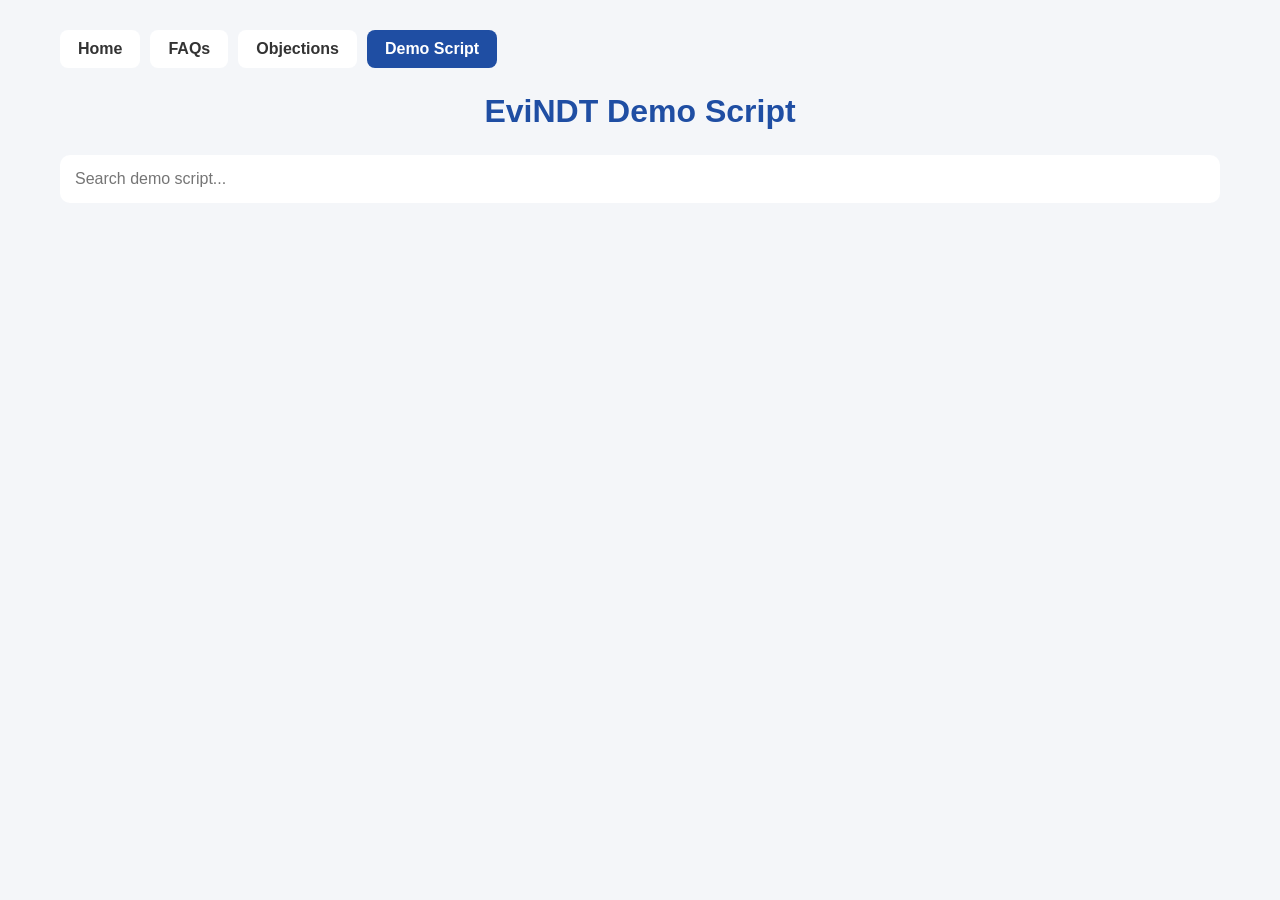
==== demo-script.html @ 541d1ccf "Create demo-script.html" ====
<!DOCTYPE html>
<html>
<head>
    <meta charset="UTF-8">
    <meta name="viewport" content="width=device-width, initial-scale=1.0">
    <title>EviNDT Demo Script</title>
    <link rel="stylesheet" href="css/style.css">
</head>
<body>

<div class="container">

    <div class="nav">
        <a href="index.html">Home</a>
        <a href="faq.html">FAQs</a>
        <a href="objections.html">Objections</a>
        <a href="demo-script.html" class="active">Demo Script</a>
    </div>

    <h1>EviNDT Demo Script</h1>

    <input
        type="text"
        id="searchInput"
        placeholder="Search demo script..."
        class="search-box"
    >

    <div id="content"></div>

</div>

<script src="js/demo-data.js"></script>
<script src="js/script.js"></script>

<script>
renderContent(demoData);
</script>

</body>
</html>
---- css/style.css ----
*{
    margin:0;
    padding:0;
    box-sizing:border-box;
    font-family:Segoe UI,sans-serif;
}

body{
    background:#f4f6f9;
}

.container{
    max-width:1200px;
    margin:auto;
    padding:30px 20px;
}

h1{
    text-align:center;
    margin-bottom:25px;
    color:#1f4ea3;
}

.nav{
    display:flex;
    gap:10px;
    margin-bottom:25px;
}

.nav a{
    text-decoration:none;
    background:white;
    padding:10px 18px;
    border-radius:8px;
    color:#333;
    font-weight:600;
}

.nav a.active{
    background:#1f4ea3;
    color:white;
}

.cards{
    display:flex;
    justify-content:center;
    gap:30px;
    margin-top:50px;
}

.card{
    width:300px;
    background:white;
    padding:30px;
    border-radius:12px;
    text-decoration:none;
    color:black;
    box-shadow:0 3px 15px rgba(0,0,0,0.1);
    transition:0.3s;
}

.card:hover{
    transform:translateY(-5px);
}

.search-box{
    width:100%;
    padding:15px;
    margin-bottom:25px;
    border:none;
    border-radius:10px;
    font-size:16px;
}

.category{
    background:white;
    margin-bottom:20px;
    border-radius:12px;
    overflow:hidden;
}

.category-title{
    background:#1f4ea3;
    color:white;
    padding:15px;
    font-weight:bold;
}

.accordion{
    width:100%;
    border:none;
    text-align:left;
    padding:15px;
    background:white;
    cursor:pointer;
    border-bottom:1px solid #eee;
    font-size:15px;
}

.accordion:hover{
    background:#f5f7ff;
}

.panel{
    display:none;
    padding:15px;
    background:#fafafa;
    line-height:1.7;
}

.panel.show{
    display:block;
}
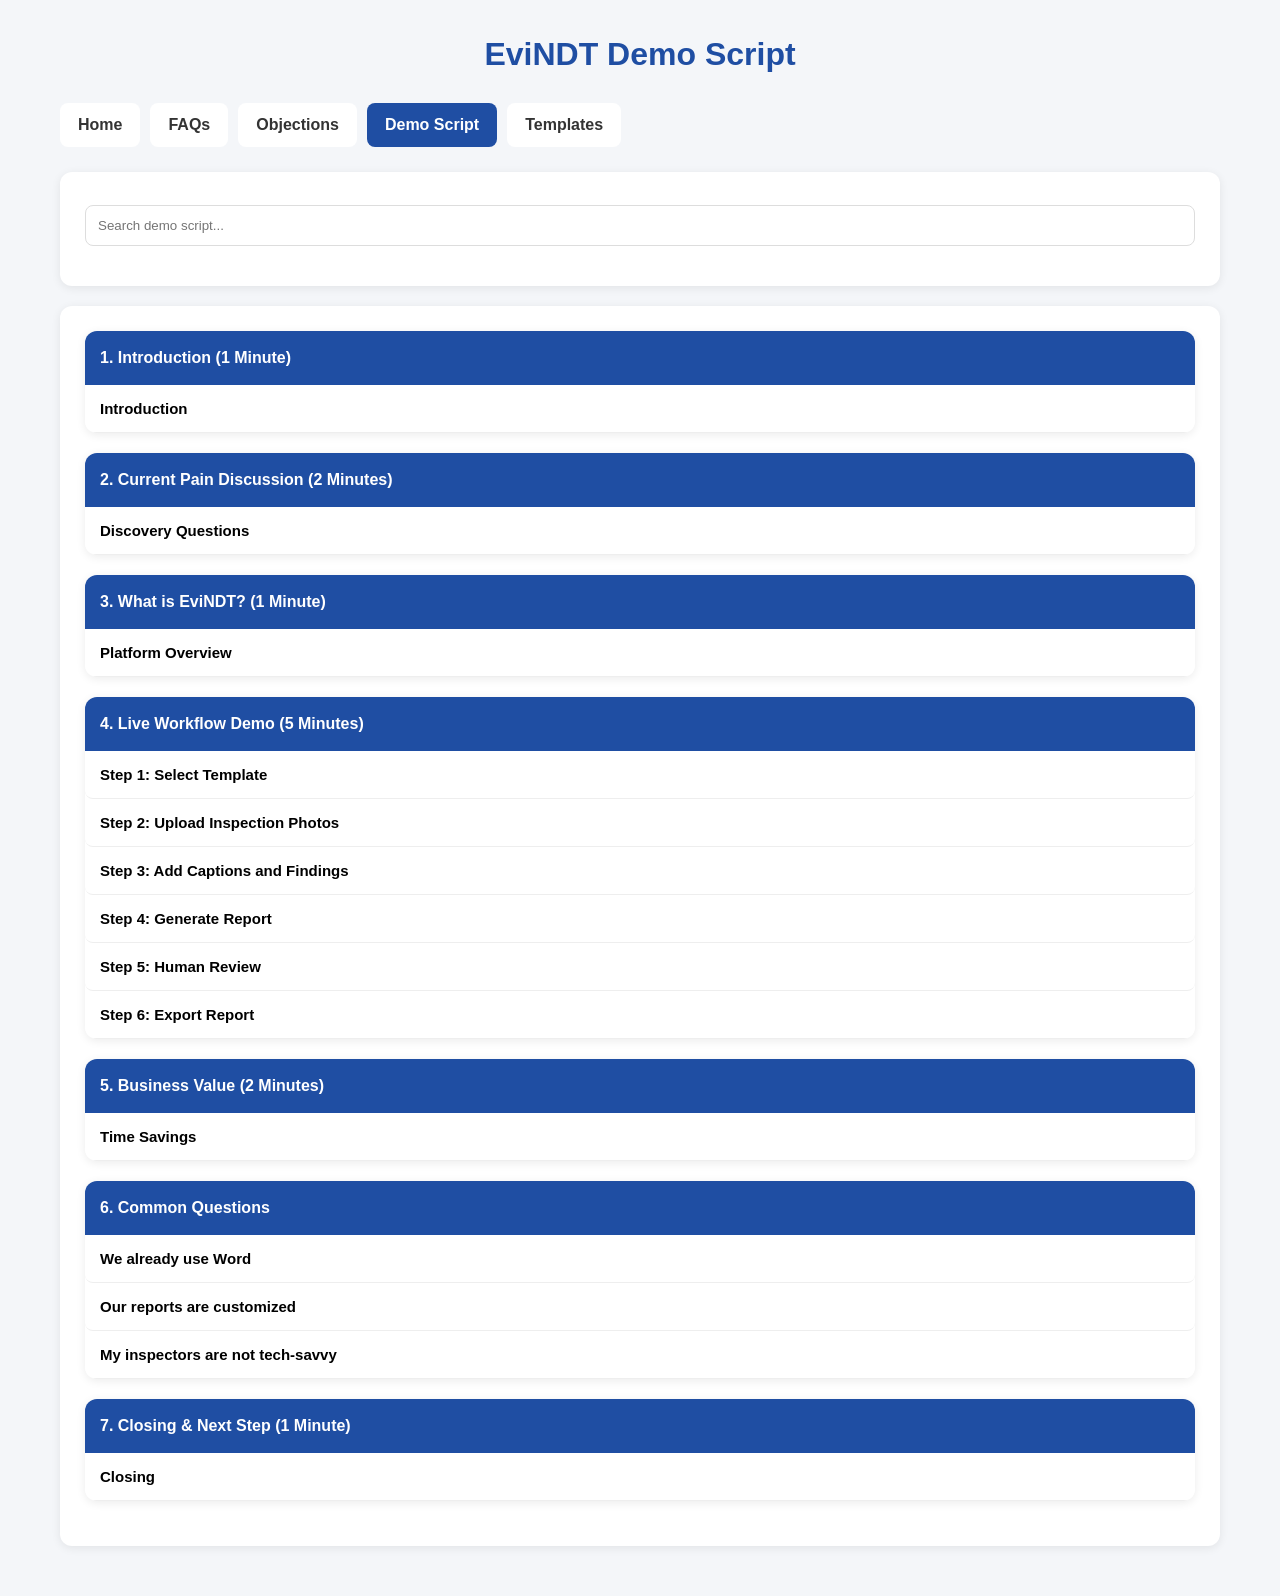
==== commit 1bd0e7d5: "Update demo-script.html" ====
--- a/demo-script.html
+++ b/demo-script.html
@@ -1,32 +1,42 @@
 <!DOCTYPE html>
-<html>
+<html lang="en">
 <head>
     <meta charset="UTF-8">
     <meta name="viewport" content="width=device-width, initial-scale=1.0">
     <title>EviNDT Demo Script</title>
+
     <link rel="stylesheet" href="css/style.css">
 </head>
+
 <body>
 
 <div class="container">
 
+    <h1>EviNDT Demo Script</h1>
+
+    <!-- GLOBAL NAV (STANDARDISED) -->
     <div class="nav">
         <a href="index.html">Home</a>
         <a href="faq.html">FAQs</a>
         <a href="objections.html">Objections</a>
         <a href="demo-script.html" class="active">Demo Script</a>
+        <a href="template-form.html">Templates</a>
     </div>
 
-    <h1>EviNDT Demo Script</h1>
+    <!-- SEARCH SECTION WRAPPED -->
+    <div class="form-section">
+        <input
+            type="text"
+            id="searchInput"
+            placeholder="Search demo script..."
+            class="search-box"
+        >
+    </div>
 
-    <input
-        type="text"
-        id="searchInput"
-        placeholder="Search demo script..."
-        class="search-box"
-    >
-
-    <div id="content"></div>
+    <!-- CONTENT WRAPPED (IMPORTANT FOR CONSISTENCY) -->
+    <div class="form-section">
+        <div id="content"></div>
+    </div>
 
 </div>
 
--- a/css/style.css
+++ b/css/style.css
@@ -1,113 +1,239 @@
-*{
-    margin:0;
-    padding:0;
-    box-sizing:border-box;
-    font-family:Segoe UI,sans-serif;
-}
-
-body{
-    background:#f4f6f9;
-}
-
-.container{
-    max-width:1200px;
-    margin:auto;
-    padding:30px 20px;
-}
-
-h1{
-    text-align:center;
-    margin-bottom:25px;
-    color:#1f4ea3;
-}
-
-.nav{
-    display:flex;
-    gap:10px;
-    margin-bottom:25px;
-}
-
-.nav a{
-    text-decoration:none;
-    background:white;
-    padding:10px 18px;
-    border-radius:8px;
-    color:#333;
-    font-weight:600;
-}
-
-.nav a.active{
-    background:#1f4ea3;
-    color:white;
-}
-
-.cards{
-    display:flex;
-    justify-content:center;
-    gap:30px;
-    margin-top:50px;
-}
-
-.card{
-    width:300px;
-    background:white;
-    padding:30px;
-    border-radius:12px;
-    text-decoration:none;
-    color:black;
-    box-shadow:0 3px 15px rgba(0,0,0,0.1);
-    transition:0.3s;
-}
-
-.card:hover{
-    transform:translateY(-5px);
-}
-
-.search-box{
-    width:100%;
-    padding:15px;
-    margin-bottom:25px;
-    border:none;
-    border-radius:10px;
-    font-size:16px;
-}
-
-.category{
-    background:white;
-    margin-bottom:20px;
-    border-radius:12px;
-    overflow:hidden;
-}
-
-.category-title{
-    background:#1f4ea3;
-    color:white;
-    padding:15px;
-    font-weight:bold;
-}
-
-.accordion{
-    width:100%;
-    border:none;
-    text-align:left;
-    padding:15px;
-    background:white;
-    cursor:pointer;
-    border-bottom:1px solid #eee;
-    font-size:15px;
-}
-
-.accordion:hover{
-    background:#f5f7ff;
-}
-
-.panel{
-    display:none;
-    padding:15px;
-    background:#fafafa;
-    line-height:1.7;
-}
-
-.panel.show{
-    display:block;
-}
+* {
+    margin: 0;
+    padding: 0;
+    box-sizing: border-box;
+    font-family: Segoe UI, sans-serif;
+}
+
+body {
+    background: #f4f6f9;
+    color: #333;
+    line-height: 1.5;
+}
+
+/* =========================
+   LAYOUT SYSTEM
+========================= */
+.container {
+    max-width: 1200px;
+    margin: auto;
+    padding: 30px 20px;
+}
+
+/* =========================
+   NAVIGATION (GLOBAL)
+========================= */
+.nav {
+    display: flex;
+    gap: 10px;
+    margin-bottom: 25px;
+    flex-wrap: wrap;
+}
+
+.nav a {
+    text-decoration: none;
+    background: white;
+    padding: 10px 18px;
+    border-radius: 8px;
+    color: #333;
+    font-weight: 600;
+    transition: 0.2s;
+}
+
+.nav a.active {
+    background: #1f4ea3;
+    color: white;
+}
+
+.nav a:hover {
+    opacity: 0.9;
+}
+
+/* =========================
+   HEADINGS
+========================= */
+h1 {
+    text-align: center;
+    margin-bottom: 25px;
+    color: #1f4ea3;
+}
+
+h2 {
+    color: #1f4ea3;
+    margin-bottom: 15px;
+}
+
+/* =========================
+   FORM SECTION (MAIN BLOCK)
+========================= */
+.form-section {
+    background: white;
+    padding: 25px;
+    margin-bottom: 20px;
+    border-radius: 12px;
+    box-shadow: 0 2px 10px rgba(0,0,0,0.08);
+}
+
+/* =========================
+   INPUT SYSTEM
+========================= */
+label {
+    display: block;
+    margin-top: 10px;
+    font-weight: 600;
+}
+
+input,
+select,
+textarea {
+    width: 100%;
+    padding: 12px;
+    margin-top: 8px;
+    margin-bottom: 15px;
+    border: 1px solid #ddd;
+    border-radius: 8px;
+    outline: none;
+    background: #fff;
+}
+
+input:focus,
+select:focus,
+textarea:focus {
+    border-color: #1f4ea3;
+}
+
+/* =========================
+   CATEGORY SYSTEM (FAQ / OBJECTIONS)
+========================= */
+.category {
+    background: white;
+    margin-bottom: 20px;
+    border-radius: 12px;
+    overflow: hidden;
+    box-shadow: 0 2px 10px rgba(0,0,0,0.08);
+}
+
+.category-title {
+    background: #1f4ea3;
+    color: white;
+    padding: 15px;
+    font-weight: bold;
+}
+
+.accordion {
+    width: 100%;
+    border: none;
+    text-align: left;
+    padding: 15px;
+    background: white;
+    cursor: pointer;
+    border-bottom: 1px solid #eee;
+    font-size: 15px;
+}
+
+.accordion:hover {
+    background: #f5f7ff;
+}
+
+.panel {
+    display: none;
+    padding: 15px;
+    background: #fafafa;
+}
+
+.panel.show {
+    display: block;
+}
+
+/* =========================
+   CHECKBOX GRID
+========================= */
+.checkbox-grid {
+    display: grid;
+    grid-template-columns: repeat(auto-fit, minmax(220px, 1fr));
+    gap: 10px;
+}
+
+.checkbox-grid label {
+    background: white;
+    border: 1px solid #eee;
+    padding: 10px;
+    border-radius: 8px;
+    cursor: pointer;
+}
+
+/* =========================
+   PREVIEW BOX
+========================= */
+.preview-box {
+    background: #fafafa;
+    padding: 15px;
+    border-radius: 10px;
+    border: 1px dashed #bbb;
+    min-height: 120px;
+    margin-top: 15px;
+    white-space: pre-line;
+}
+
+/* =========================
+   BUTTON SYSTEM
+========================= */
+.button-group {
+    display: flex;
+    gap: 10px;
+    flex-wrap: wrap;
+    margin-top: 15px;
+}
+
+button {
+    padding: 10px 15px;
+    border: none;
+    border-radius: 8px;
+    cursor: pointer;
+    font-weight: 600;
+    transition: 0.2s;
+}
+
+button:hover {
+    opacity: 0.9;
+    transform: translateY(-1px);
+}
+
+.btn-primary {
+    background: #1f4ea3;
+    color: white;
+}
+
+.btn-success {
+    background: #1a9c5b;
+    color: white;
+}
+
+.btn-secondary {
+    background: #6b7280;
+    color: white;
+}
+
+/* =========================
+   UTILITIES
+========================= */
+.hidden {
+    display: none !important;
+}
+
+/* =========================
+   RESPONSIVE
+========================= */
+@media (max-width: 768px) {
+    .container {
+        padding: 20px 14px;
+    }
+
+    .button-group {
+        flex-direction: column;
+    }
+
+    button {
+        width: 100%;
+    }
+}
